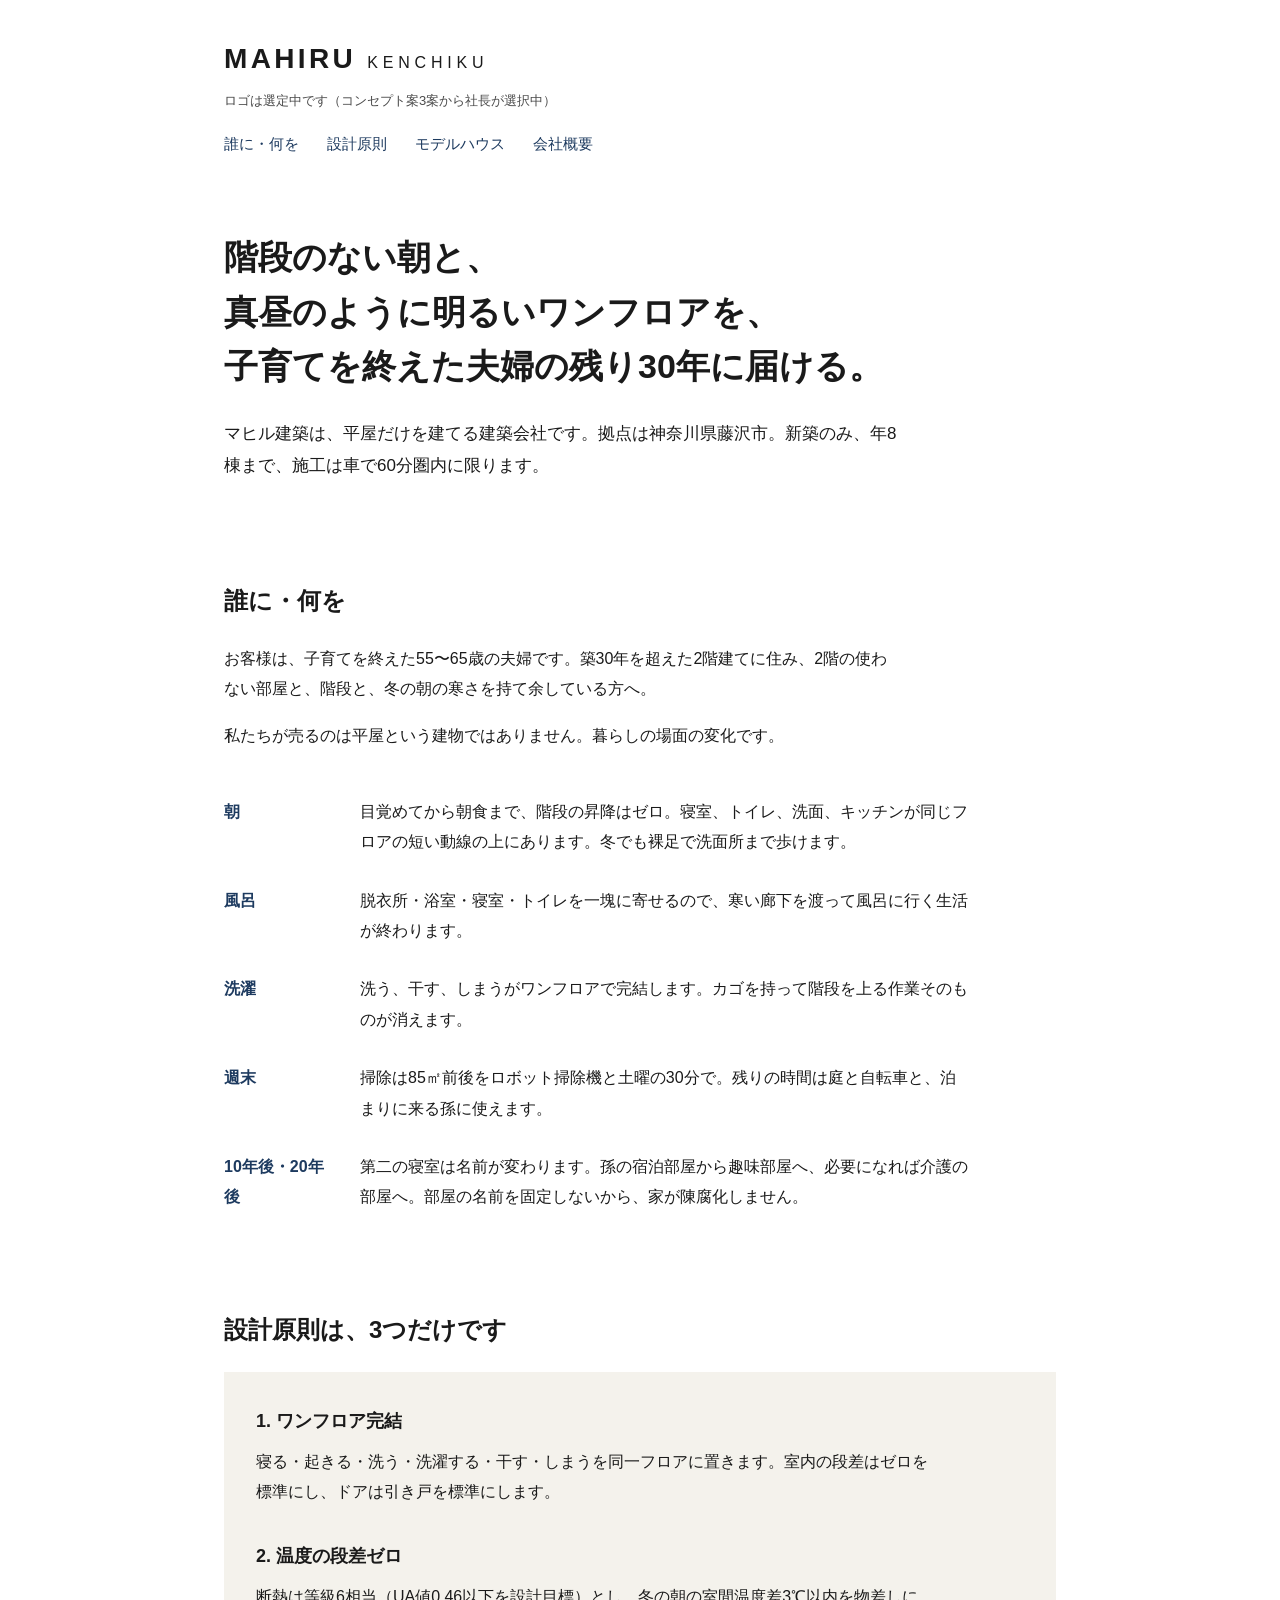
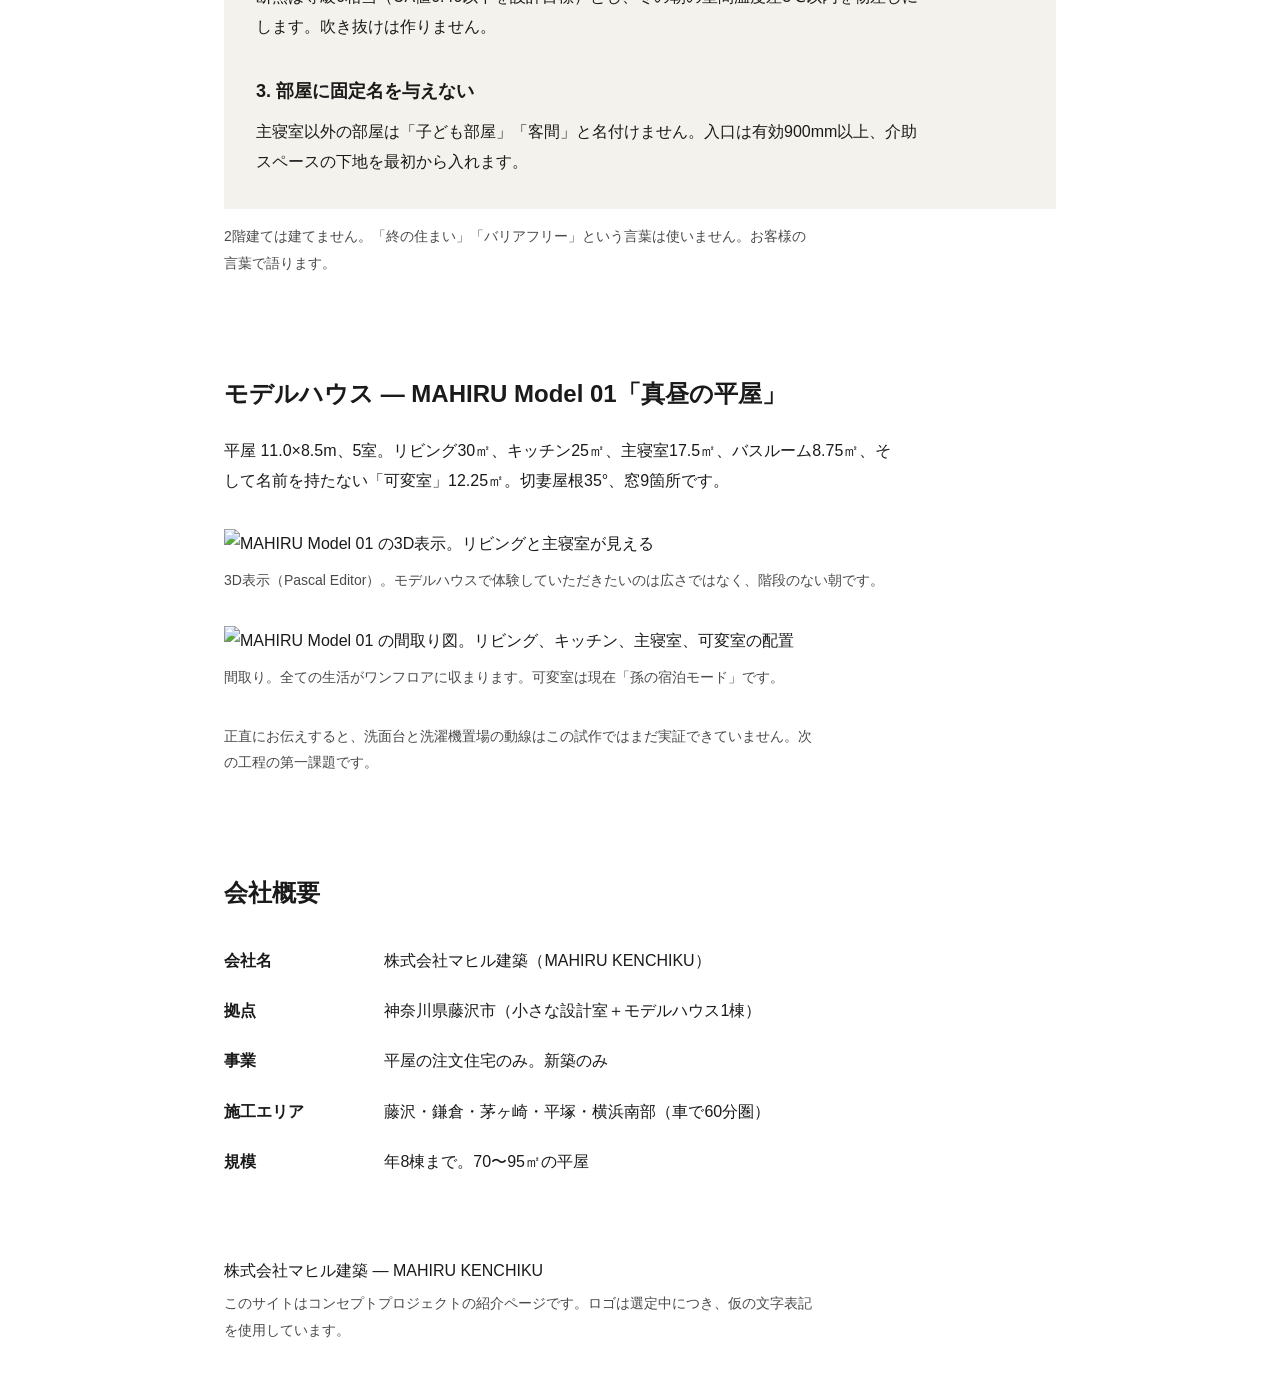
==== site/index.html @ 71944436 "site: add one-page company site" ====
<!DOCTYPE html>
<html lang="ja">
<head>
<meta charset="utf-8">
<meta name="viewport" content="width=device-width, initial-scale=1">
<title>株式会社マヒル建築 — MAHIRU KENCHIKU｜藤沢の平屋専門</title>
<meta name="description" content="階段のない朝と、真昼のように明るいワンフロアを、子育てを終えた夫婦の残り30年に届ける。神奈川県藤沢市の平屋専門の建築会社、マヒル建築です。">
<link rel="stylesheet" href="style.css">
</head>
<body>
<header class="site-header">
  <p class="wordmark">MAHIRU <span>KENCHIKU</span></p>
  <p class="logo-note">ロゴは選定中です（コンセプト案3案から社長が選択中）</p>
  <nav>
    <a href="#about">誰に・何を</a>
    <a href="#principles">設計原則</a>
    <a href="#model">モデルハウス</a>
    <a href="#company">会社概要</a>
  </nav>
</header>

<main>
  <section class="hero">
    <h1>階段のない朝と、<br>真昼のように明るいワンフロアを、<br>子育てを終えた夫婦の残り30年に届ける。</h1>
    <p class="lead">マヒル建築は、平屋だけを建てる建築会社です。拠点は神奈川県藤沢市。新築のみ、年8棟まで、施工は車で60分圏内に限ります。</p>
  </section>

  <section id="about">
    <h2>誰に・何を</h2>
    <p>お客様は、子育てを終えた55〜65歳の夫婦です。築30年を超えた2階建てに住み、2階の使わない部屋と、階段と、冬の朝の寒さを持て余している方へ。</p>
    <p>私たちが売るのは平屋という建物ではありません。暮らしの場面の変化です。</p>
    <dl class="scenes">
      <div><dt>朝</dt><dd>目覚めてから朝食まで、階段の昇降はゼロ。寝室、トイレ、洗面、キッチンが同じフロアの短い動線の上にあります。冬でも裸足で洗面所まで歩けます。</dd></div>
      <div><dt>風呂</dt><dd>脱衣所・浴室・寝室・トイレを一塊に寄せるので、寒い廊下を渡って風呂に行く生活が終わります。</dd></div>
      <div><dt>洗濯</dt><dd>洗う、干す、しまうがワンフロアで完結します。カゴを持って階段を上る作業そのものが消えます。</dd></div>
      <div><dt>週末</dt><dd>掃除は85㎡前後をロボット掃除機と土曜の30分で。残りの時間は庭と自転車と、泊まりに来る孫に使えます。</dd></div>
      <div><dt>10年後・20年後</dt><dd>第二の寝室は名前が変わります。孫の宿泊部屋から趣味部屋へ、必要になれば介護の部屋へ。部屋の名前を固定しないから、家が陳腐化しません。</dd></div>
    </dl>
  </section>

  <section id="principles">
    <h2>設計原則は、3つだけです</h2>
    <div class="principles">
      <article>
        <h3>1. ワンフロア完結</h3>
        <p>寝る・起きる・洗う・洗濯する・干す・しまうを同一フロアに置きます。室内の段差はゼロを標準にし、ドアは引き戸を標準にします。</p>
      </article>
      <article>
        <h3>2. 温度の段差ゼロ</h3>
        <p>断熱は等級6相当（UA値0.46以下を設計目標）とし、冬の朝の室間温度差3℃以内を物差しにします。吹き抜けは作りません。</p>
      </article>
      <article>
        <h3>3. 部屋に固定名を与えない</h3>
        <p>主寝室以外の部屋は「子ども部屋」「客間」と名付けません。入口は有効900mm以上、介助スペースの下地を最初から入れます。</p>
      </article>
    </div>
    <p class="note">2階建ては建てません。「終の住まい」「バリアフリー」という言葉は使いません。お客様の言葉で語ります。</p>
  </section>

  <section id="model">
    <h2>モデルハウス — MAHIRU Model 01「真昼の平屋」</h2>
    <p>平屋 11.0×8.5m、5室。リビング30㎡、キッチン25㎡、主寝室17.5㎡、バスルーム8.75㎡、そして名前を持たない「可変室」12.25㎡。切妻屋根35°、窓9箇所です。</p>
    <figure>
      <img src="assets/model-01-3d.png" alt="MAHIRU Model 01 の3D表示。リビングと主寝室が見える">
      <figcaption>3D表示（Pascal Editor）。モデルハウスで体験していただきたいのは広さではなく、階段のない朝です。</figcaption>
    </figure>
    <figure>
      <img src="assets/model-01-plan.png" alt="MAHIRU Model 01 の間取り図。リビング、キッチン、主寝室、可変室の配置">
      <figcaption>間取り。全ての生活がワンフロアに収まります。可変室は現在「孫の宿泊モード」です。</figcaption>
    </figure>
    <p class="note">正直にお伝えすると、洗面台と洗濯機置場の動線はこの試作ではまだ実証できていません。次の工程の第一課題です。</p>
  </section>

  <section id="company">
    <h2>会社概要</h2>
    <table>
      <tr><th>会社名</th><td>株式会社マヒル建築（MAHIRU KENCHIKU）</td></tr>
      <tr><th>拠点</th><td>神奈川県藤沢市（小さな設計室＋モデルハウス1棟）</td></tr>
      <tr><th>事業</th><td>平屋の注文住宅のみ。新築のみ</td></tr>
      <tr><th>施工エリア</th><td>藤沢・鎌倉・茅ヶ崎・平塚・横浜南部（車で60分圏）</td></tr>
      <tr><th>規模</th><td>年8棟まで。70〜95㎡の平屋</td></tr>
    </table>
  </section>
</main>

<footer>
  <p>株式会社マヒル建築 — MAHIRU KENCHIKU</p>
  <p class="note">このサイトはコンセプトプロジェクトの紹介ページです。ロゴは選定中につき、仮の文字表記を使用しています。</p>
</footer>
</body>
</html>
---- site/style.css ----
/* MAHIRU KENCHIKU — flat, one accent colour (#1D3A5F), no shadows/gradients.
   Grouping is done with spacing and background areas, not boxes or lines. */
:root {
  --ink: #1a1a1a;
  --muted: #4a4a4a;
  --accent: #1d3a5f;
  --paper: #ffffff;
  --area: #f4f2ec;
}
* { box-sizing: border-box; }
body {
  margin: 0;
  font-family: "Hiragino Kaku Gothic ProN", "Yu Gothic", "Noto Sans JP", sans-serif;
  color: var(--ink);
  background: var(--paper);
  line-height: 1.9;
  font-size: 16px;
}
.site-header, main, footer {
  max-width: 880px;
  margin: 0 auto;
  padding-left: 24px;
  padding-right: 24px;
}
.site-header { padding-top: 32px; }
.wordmark { font-size: 28px; font-weight: 700; letter-spacing: .12em; margin: 0; }
.wordmark span { font-weight: 400; font-size: 16px; letter-spacing: .3em; }
.logo-note { color: var(--muted); font-size: 13px; margin: 4px 0 16px; }
nav { display: flex; gap: 28px; flex-wrap: wrap; }
nav a { color: var(--accent); text-decoration: none; font-size: 15px; }
nav a:hover { text-decoration: underline; }
.hero { padding: 72px 0 56px; }
.hero h1 { font-size: 34px; line-height: 1.6; font-weight: 700; margin: 0 0 24px; }
.lead { font-size: 17px; max-width: 40em; margin: 0; }
section { padding: 40px 0; }
h2 { font-size: 24px; margin: 0 0 20px; }
h3 { font-size: 18px; margin: 0 0 8px; }
p { max-width: 42em; }
.scenes { margin: 32px 0 0; }
.scenes div { display: flex; gap: 24px; padding: 14px 0; }
.scenes dt { font-weight: 700; color: var(--accent); flex: 0 0 7em; }
.scenes dd { margin: 0; max-width: 38em; }
.principles { background: var(--area); padding: 32px; display: grid; gap: 32px; }
.principles p { margin: 0; }
.note { color: var(--muted); font-size: 14px; }
figure { margin: 32px 0; }
figure img { width: 100%; height: auto; display: block; }
figcaption { color: var(--muted); font-size: 14px; margin-top: 8px; }
table { border-collapse: collapse; width: 100%; }
th, td { text-align: left; padding: 10px 16px 10px 0; vertical-align: top; }
th { font-weight: 700; white-space: nowrap; }
footer { padding-top: 24px; padding-bottom: 48px; }
footer p { margin: 4px 0; }
@media (max-width: 640px) {
  .hero h1 { font-size: 26px; }
  .scenes div { flex-direction: column; gap: 0; }
  .principles { padding: 24px; }
}
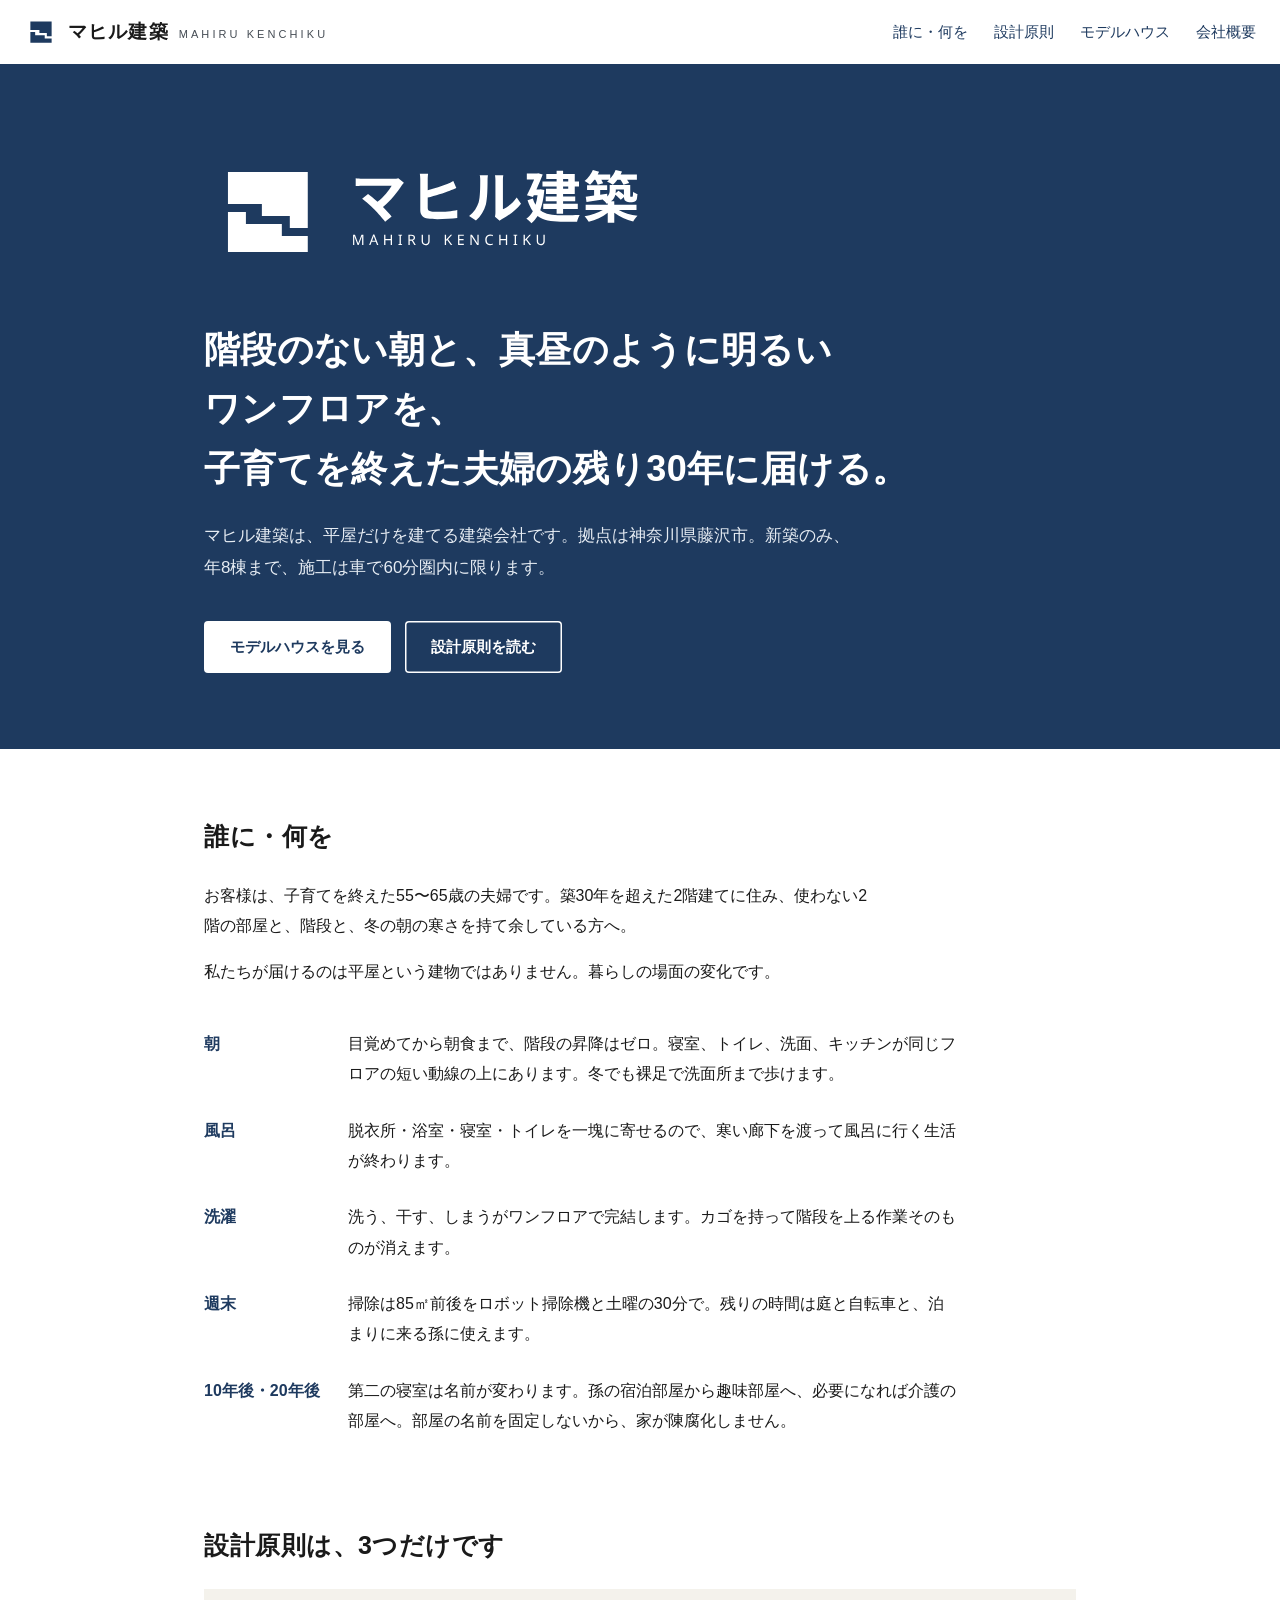
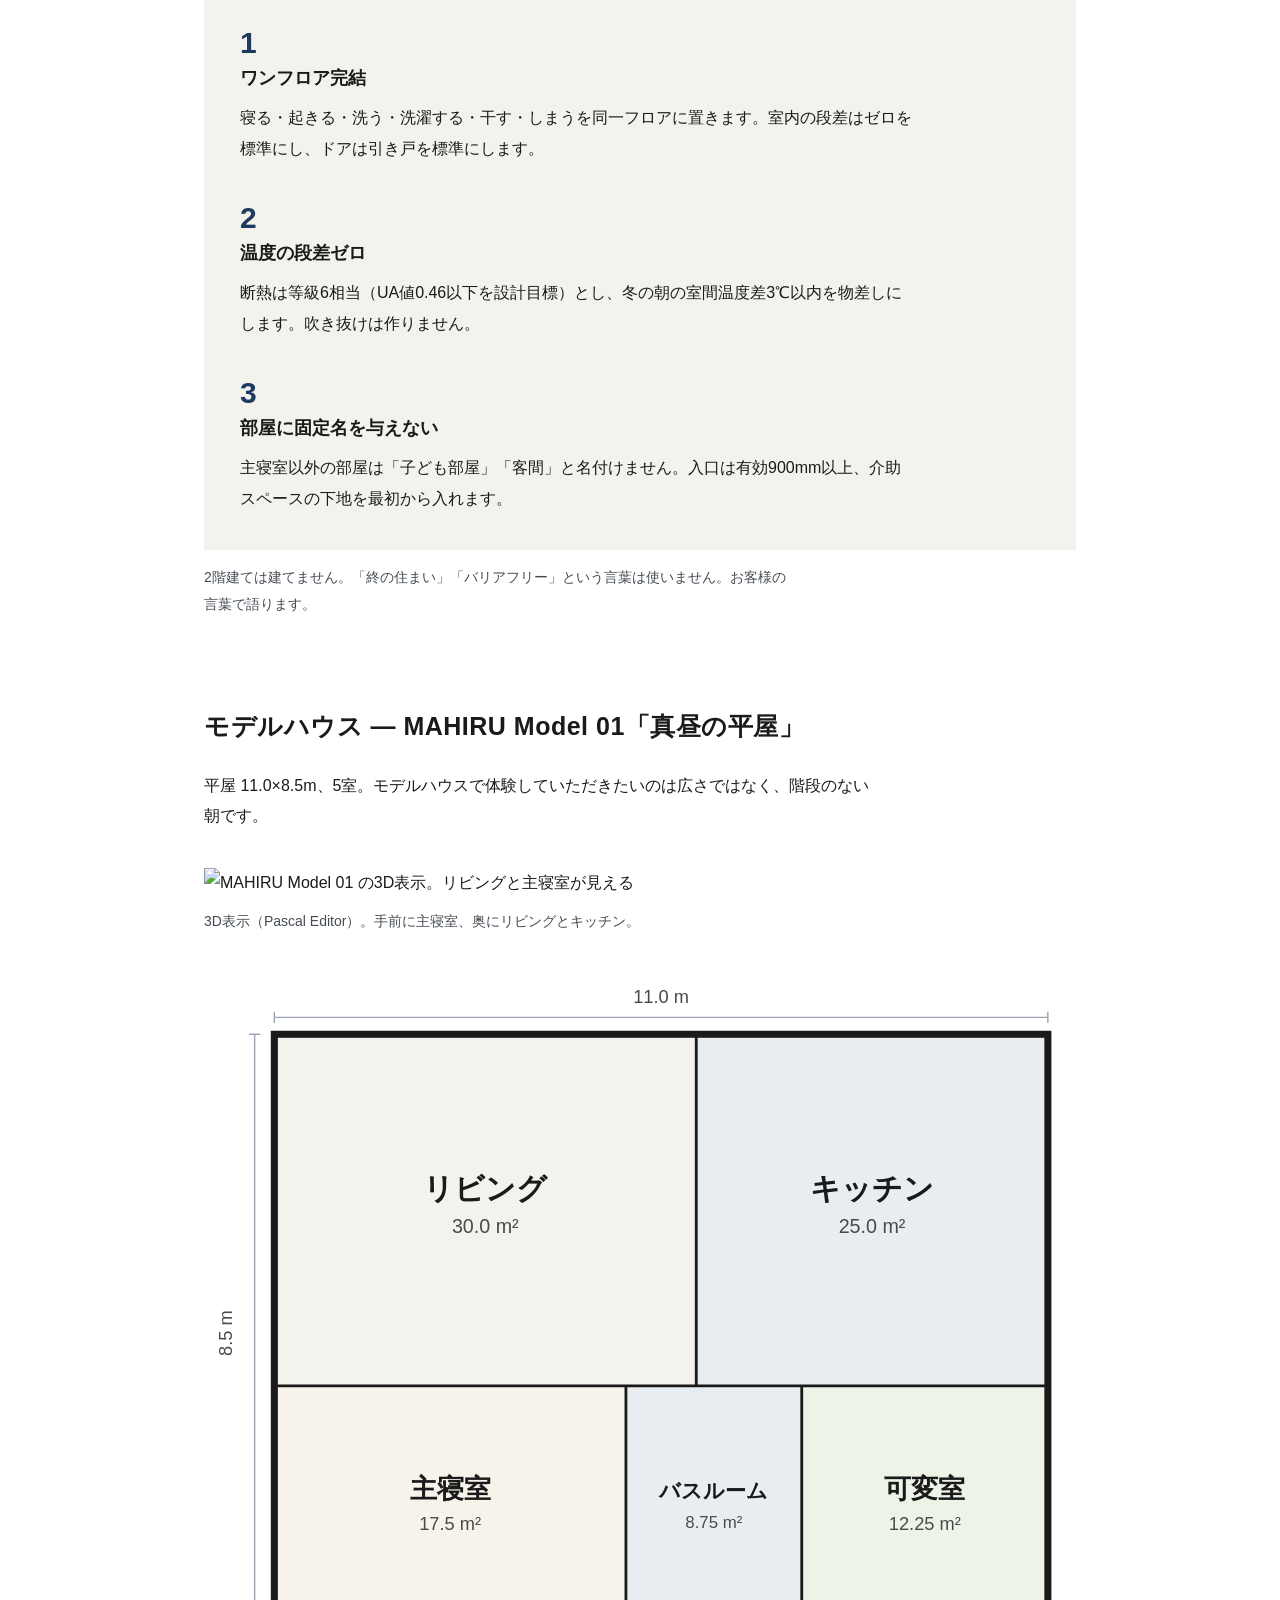
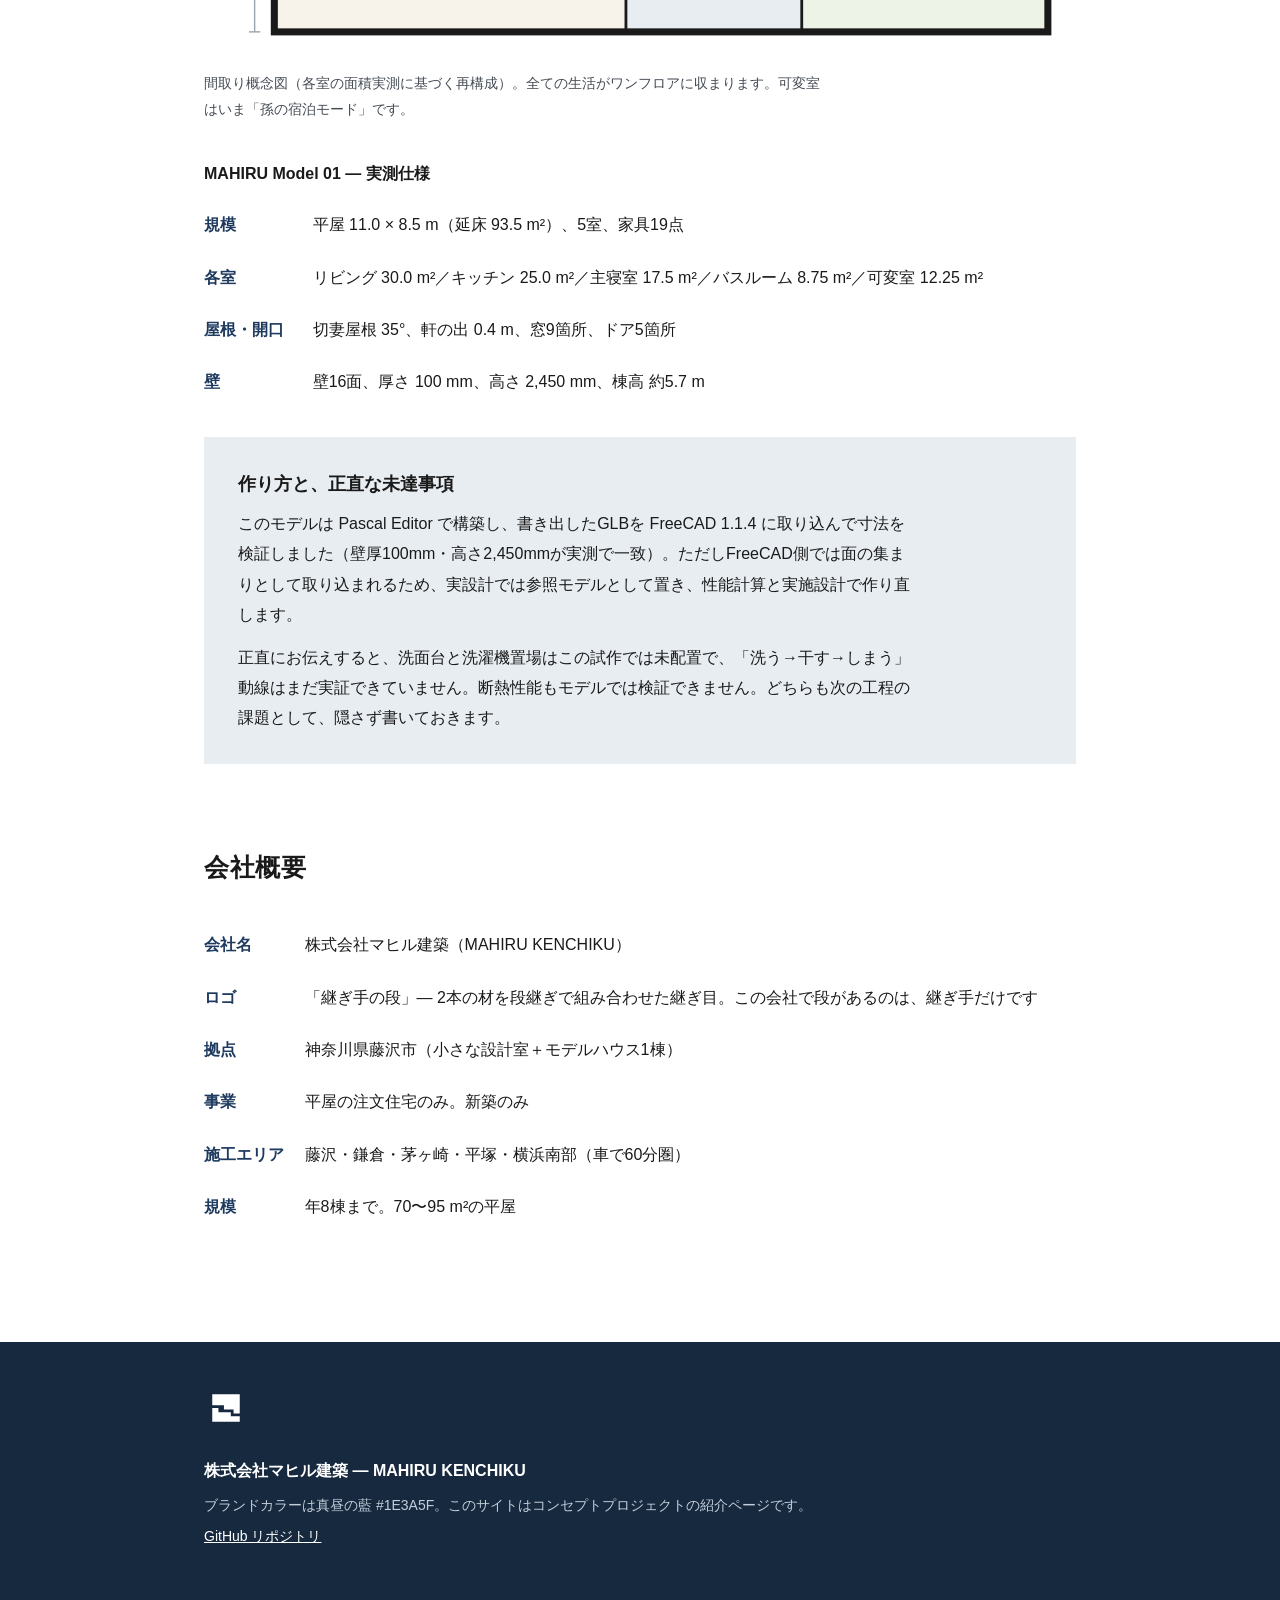
==== commit 21731d70: "🎨 Rebuild company site with the decided brand" ====
--- a/site/index.html
+++ b/site/index.html
@@ -4,14 +4,28 @@
 <meta charset="utf-8">
 <meta name="viewport" content="width=device-width, initial-scale=1">
 <title>株式会社マヒル建築 — MAHIRU KENCHIKU｜藤沢の平屋専門</title>
-<meta name="description" content="階段のない朝と、真昼のように明るいワンフロアを、子育てを終えた夫婦の残り30年に届ける。神奈川県藤沢市の平屋専門の建築会社、マヒル建築です。">
+<meta name="description" content="階段のない朝と、真昼のように明るいワンフロアを、子育てを終えた夫婦の残り30年に届ける。神奈川県藤沢市、平屋だけを建てる建築会社マヒル建築です。">
+<meta property="og:type" content="website">
+<meta property="og:site_name" content="マヒル建築 MAHIRU KENCHIKU">
+<meta property="og:title" content="株式会社マヒル建築 — MAHIRU KENCHIKU｜藤沢の平屋専門">
+<meta property="og:description" content="階段のない朝と、真昼のように明るいワンフロアを、子育てを終えた夫婦の残り30年に届ける。平屋だけを建てる建築会社です。">
+<meta property="og:url" content="https://sunwood-ai-labs.github.io/mahiru-kenchiku/">
+<meta property="og:image" content="https://raw.githubusercontent.com/Sunwood-ai-labs/mahiru-kenchiku/main/brand/kit/symbol/mahiru-symbol-black-1024.png">
+<meta name="twitter:card" content="summary">
+<meta name="theme-color" content="#1E3A5F">
+<link rel="icon" href="favicon.svg" type="image/svg+xml">
+<link rel="apple-touch-icon" href="assets/apple-touch-icon.png">
+<link rel="manifest" href="site.webmanifest">
 <link rel="stylesheet" href="style.css">
 </head>
 <body>
 <header class="site-header">
-  <p class="wordmark">MAHIRU <span>KENCHIKU</span></p>
-  <p class="logo-note">ロゴは選定中です（コンセプト案3案から社長が選択中）</p>
-  <nav>
+  <a class="brand" href="#top" aria-label="マヒル建築 トップへ">
+    <img src="assets/symbol-indigo.svg" alt="" width="34" height="34">
+    <span class="brand-name">マヒル建築</span>
+    <span class="brand-sub">MAHIRU KENCHIKU</span>
+  </a>
+  <nav aria-label="ページ内案内">
     <a href="#about">誰に・何を</a>
     <a href="#principles">設計原則</a>
     <a href="#model">モデルハウス</a>
@@ -19,73 +33,116 @@
   </nav>
 </header>
 
-<main>
+<main id="top">
   <section class="hero">
-    <h1>階段のない朝と、<br>真昼のように明るいワンフロアを、<br>子育てを終えた夫婦の残り30年に届ける。</h1>
-    <p class="lead">マヒル建築は、平屋だけを建てる建築会社です。拠点は神奈川県藤沢市。新築のみ、年8棟まで、施工は車で60分圏内に限ります。</p>
+    <div class="hero-inner">
+      <img class="hero-lockup reveal" src="assets/lockup-jp-white.svg" alt="マヒル建築 MAHIRU KENCHIKU" width="440" height="128">
+      <h1 class="reveal"><span class="phrase">階段のない朝と、</span><span class="phrase">真昼のように明るい</span><span class="phrase">ワンフロアを、</span><br><span class="phrase">子育てを終えた夫婦の</span><span class="phrase">残り30年に届ける。</span></h1>
+      <p class="hero-lead reveal">マヒル建築は、平屋だけを建てる建築会社です。拠点は神奈川県藤沢市。新築のみ、年8棟まで、施工は車で60分圏内に限ります。</p>
+      <p class="hero-actions reveal">
+        <a class="button button-light" href="#model">モデルハウスを見る</a>
+        <a class="button button-ghost" href="#principles">設計原則を読む</a>
+      </p>
+    </div>
   </section>
 
-  <section id="about">
-    <h2>誰に・何を</h2>
-    <p>お客様は、子育てを終えた55〜65歳の夫婦です。築30年を超えた2階建てに住み、2階の使わない部屋と、階段と、冬の朝の寒さを持て余している方へ。</p>
-    <p>私たちが売るのは平屋という建物ではありません。暮らしの場面の変化です。</p>
+  <section id="about" class="section">
+    <h2 class="reveal">誰に・何を</h2>
+    <p class="reveal">お客様は、子育てを終えた55〜65歳の夫婦です。築30年を超えた2階建てに住み、使わない2階の部屋と、階段と、冬の朝の寒さを持て余している方へ。</p>
+    <p class="reveal">私たちが届けるのは平屋という建物ではありません。暮らしの場面の変化です。</p>
     <dl class="scenes">
-      <div><dt>朝</dt><dd>目覚めてから朝食まで、階段の昇降はゼロ。寝室、トイレ、洗面、キッチンが同じフロアの短い動線の上にあります。冬でも裸足で洗面所まで歩けます。</dd></div>
-      <div><dt>風呂</dt><dd>脱衣所・浴室・寝室・トイレを一塊に寄せるので、寒い廊下を渡って風呂に行く生活が終わります。</dd></div>
-      <div><dt>洗濯</dt><dd>洗う、干す、しまうがワンフロアで完結します。カゴを持って階段を上る作業そのものが消えます。</dd></div>
-      <div><dt>週末</dt><dd>掃除は85㎡前後をロボット掃除機と土曜の30分で。残りの時間は庭と自転車と、泊まりに来る孫に使えます。</dd></div>
-      <div><dt>10年後・20年後</dt><dd>第二の寝室は名前が変わります。孫の宿泊部屋から趣味部屋へ、必要になれば介護の部屋へ。部屋の名前を固定しないから、家が陳腐化しません。</dd></div>
+      <div class="reveal"><dt>朝</dt><dd>目覚めてから朝食まで、階段の昇降はゼロ。寝室、トイレ、洗面、キッチンが同じフロアの短い動線の上にあります。冬でも裸足で洗面所まで歩けます。</dd></div>
+      <div class="reveal"><dt>風呂</dt><dd>脱衣所・浴室・寝室・トイレを一塊に寄せるので、寒い廊下を渡って風呂に行く生活が終わります。</dd></div>
+      <div class="reveal"><dt>洗濯</dt><dd>洗う、干す、しまうがワンフロアで完結します。カゴを持って階段を上る作業そのものが消えます。</dd></div>
+      <div class="reveal"><dt>週末</dt><dd>掃除は85㎡前後をロボット掃除機と土曜の30分で。残りの時間は庭と自転車と、泊まりに来る孫に使えます。</dd></div>
+      <div class="reveal"><dt>10年後・20年後</dt><dd>第二の寝室は名前が変わります。孫の宿泊部屋から趣味部屋へ、必要になれば介護の部屋へ。部屋の名前を固定しないから、家が陳腐化しません。</dd></div>
     </dl>
   </section>
 
-  <section id="principles">
-    <h2>設計原則は、3つだけです</h2>
+  <section id="principles" class="section">
+    <h2 class="reveal">設計原則は、3つだけです</h2>
     <div class="principles">
-      <article>
-        <h3>1. ワンフロア完結</h3>
+      <article class="reveal">
+        <p class="principle-no">1</p>
+        <h3>ワンフロア完結</h3>
         <p>寝る・起きる・洗う・洗濯する・干す・しまうを同一フロアに置きます。室内の段差はゼロを標準にし、ドアは引き戸を標準にします。</p>
       </article>
-      <article>
-        <h3>2. 温度の段差ゼロ</h3>
+      <article class="reveal">
+        <p class="principle-no">2</p>
+        <h3>温度の段差ゼロ</h3>
         <p>断熱は等級6相当（UA値0.46以下を設計目標）とし、冬の朝の室間温度差3℃以内を物差しにします。吹き抜けは作りません。</p>
       </article>
-      <article>
-        <h3>3. 部屋に固定名を与えない</h3>
+      <article class="reveal">
+        <p class="principle-no">3</p>
+        <h3>部屋に固定名を与えない</h3>
         <p>主寝室以外の部屋は「子ども部屋」「客間」と名付けません。入口は有効900mm以上、介助スペースの下地を最初から入れます。</p>
       </article>
     </div>
-    <p class="note">2階建ては建てません。「終の住まい」「バリアフリー」という言葉は使いません。お客様の言葉で語ります。</p>
+    <p class="note reveal">2階建ては建てません。「終の住まい」「バリアフリー」という言葉は使いません。お客様の言葉で語ります。</p>
   </section>
 
-  <section id="model">
-    <h2>モデルハウス — MAHIRU Model 01「真昼の平屋」</h2>
-    <p>平屋 11.0×8.5m、5室。リビング30㎡、キッチン25㎡、主寝室17.5㎡、バスルーム8.75㎡、そして名前を持たない「可変室」12.25㎡。切妻屋根35°、窓9箇所です。</p>
-    <figure>
-      <img src="assets/model-01-3d.png" alt="MAHIRU Model 01 の3D表示。リビングと主寝室が見える">
-      <figcaption>3D表示（Pascal Editor）。モデルハウスで体験していただきたいのは広さではなく、階段のない朝です。</figcaption>
+  <section id="model" class="section">
+    <h2 class="reveal">モデルハウス — MAHIRU Model 01「真昼の平屋」</h2>
+    <p class="reveal">平屋 11.0×8.5m、5室。モデルハウスで体験していただきたいのは広さではなく、階段のない朝です。</p>
+    <figure class="reveal">
+      <img src="assets/model-01-3d.png" alt="MAHIRU Model 01 の3D表示。リビングと主寝室が見える" loading="lazy">
+      <figcaption>3D表示（Pascal Editor）。手前に主寝室、奥にリビングとキッチン。</figcaption>
     </figure>
-    <figure>
-      <img src="assets/model-01-plan.png" alt="MAHIRU Model 01 の間取り図。リビング、キッチン、主寝室、可変室の配置">
-      <figcaption>間取り。全ての生活がワンフロアに収まります。可変室は現在「孫の宿泊モード」です。</figcaption>
+    <figure class="reveal">
+      <img src="assets/floor-plan.svg" alt="MAHIRU Model 01 の間取り概念図。リビング、キッチン、主寝室、バスルーム、可変室の配置と面積" loading="lazy">
+      <figcaption>間取り概念図（各室の面積実測に基づく再構成）。全ての生活がワンフロアに収まります。可変室はいま「孫の宿泊モード」です。</figcaption>
     </figure>
-    <p class="note">正直にお伝えすると、洗面台と洗濯機置場の動線はこの試作ではまだ実証できていません。次の工程の第一課題です。</p>
+    <table class="spec reveal">
+      <caption>MAHIRU Model 01 — 実測仕様</caption>
+      <tr><th>規模</th><td>平屋 11.0 × 8.5 m（延床 93.5 m²）、5室、家具19点</td></tr>
+      <tr><th>各室</th><td>リビング 30.0 m²／キッチン 25.0 m²／主寝室 17.5 m²／バスルーム 8.75 m²／可変室 12.25 m²</td></tr>
+      <tr><th>屋根・開口</th><td>切妻屋根 35°、軒の出 0.4 m、窓9箇所、ドア5箇所</td></tr>
+      <tr><th>壁</th><td>壁16面、厚さ 100 mm、高さ 2,450 mm、棟高 約5.7 m</td></tr>
+    </table>
+    <div class="honest reveal">
+      <h3>作り方と、正直な未達事項</h3>
+      <p>このモデルは Pascal Editor で構築し、書き出したGLBを FreeCAD 1.1.4 に取り込んで寸法を検証しました（壁厚100mm・高さ2,450mmが実測で一致）。ただしFreeCAD側では面の集まりとして取り込まれるため、実設計では参照モデルとして置き、性能計算と実施設計で作り直します。</p>
+      <p>正直にお伝えすると、洗面台と洗濯機置場はこの試作では未配置で、「洗う→干す→しまう」動線はまだ実証できていません。断熱性能もモデルでは検証できません。どちらも次の工程の課題として、隠さず書いておきます。</p>
+    </div>
   </section>
 
-  <section id="company">
-    <h2>会社概要</h2>
-    <table>
+  <section id="company" class="section">
+    <h2 class="reveal">会社概要</h2>
+    <table class="spec reveal">
       <tr><th>会社名</th><td>株式会社マヒル建築（MAHIRU KENCHIKU）</td></tr>
+      <tr><th>ロゴ</th><td>「継ぎ手の段」— 2本の材を段継ぎで組み合わせた継ぎ目。この会社で段があるのは、継ぎ手だけです</td></tr>
       <tr><th>拠点</th><td>神奈川県藤沢市（小さな設計室＋モデルハウス1棟）</td></tr>
       <tr><th>事業</th><td>平屋の注文住宅のみ。新築のみ</td></tr>
       <tr><th>施工エリア</th><td>藤沢・鎌倉・茅ヶ崎・平塚・横浜南部（車で60分圏）</td></tr>
-      <tr><th>規模</th><td>年8棟まで。70〜95㎡の平屋</td></tr>
+      <tr><th>規模</th><td>年8棟まで。70〜95 m²の平屋</td></tr>
     </table>
   </section>
 </main>
 
 <footer>
-  <p>株式会社マヒル建築 — MAHIRU KENCHIKU</p>
-  <p class="note">このサイトはコンセプトプロジェクトの紹介ページです。ロゴは選定中につき、仮の文字表記を使用しています。</p>
+  <div class="footer-inner">
+    <img src="assets/symbol-white.svg" alt="" width="44" height="44">
+    <p class="footer-name">株式会社マヒル建築 — MAHIRU KENCHIKU</p>
+    <p class="note">ブランドカラーは真昼の藍 #1E3A5F。このサイトはコンセプトプロジェクトの紹介ページです。</p>
+    <p class="note"><a href="https://github.com/Sunwood-ai-labs/mahiru-kenchiku">GitHub リポジトリ</a></p>
+  </div>
 </footer>
+
+<script>
+  // Reveal on scroll: opacity + small rise, once, with Emil-style ease-out.
+  // Elements are visible by default if JS is unavailable (class added by JS only).
+  document.documentElement.classList.add('js');
+  const io = new IntersectionObserver((entries) => {
+    for (const e of entries) {
+      if (e.isIntersecting) { e.target.classList.add('in'); io.unobserve(e.target); }
+    }
+  }, { threshold: 0.12 });
+  document.querySelectorAll('.reveal').forEach((el, i) => {
+    el.style.transitionDelay = `${(i % 3) * 50}ms`;
+    io.observe(el);
+  });
+  // Safety: content must never stay hidden if observation is missed.
+  setTimeout(() => document.querySelectorAll('.reveal:not(.in)').forEach((el) => el.classList.add('in')), 2500);
+</script>
 </body>
 </html>
--- a/site/style.css
+++ b/site/style.css
@@ -1,58 +1,125 @@
-/* MAHIRU KENCHIKU — flat, one accent colour (#1D3A5F), no shadows/gradients.
-   Grouping is done with spacing and background areas, not boxes or lines. */
+/* MAHIRU KENCHIKU — site styles
+   Brand: Mahiru Indigo #1E3A5F is the only accent. Flat colour areas and
+   spacing do the grouping (no shadows, no gradients, no decorative lines).
+   Motion: transform/opacity only, custom ease-out, under 300ms (Emil). */
 :root {
   --ink: #1a1a1a;
-  --muted: #4a4a4a;
-  --accent: #1d3a5f;
+  --muted: #454c54;
+  --indigo: #1e3a5f;
+  --indigo-deep: #16293f;
   --paper: #ffffff;
   --area: #f4f2ec;
+  --tint: #e8edf2;
+  --ease-out: cubic-bezier(0.23, 1, 0.32, 1);
 }
 * { box-sizing: border-box; }
+html { scroll-behavior: smooth; }
 body {
   margin: 0;
-  font-family: "Hiragino Kaku Gothic ProN", "Yu Gothic", "Noto Sans JP", sans-serif;
+  font-family: "Hiragino Kaku Gothic ProN", "Hiragino Sans", "Yu Gothic", "Noto Sans JP", sans-serif;
   color: var(--ink);
   background: var(--paper);
   line-height: 1.9;
   font-size: 16px;
+  -webkit-font-smoothing: antialiased;
 }
-.site-header, main, footer {
-  max-width: 880px;
-  margin: 0 auto;
-  padding-left: 24px;
-  padding-right: 24px;
+
+/* header */
+.site-header {
+  position: sticky; top: 0; z-index: 10;
+  background: var(--paper);
+  max-width: none;
+  padding: 14px 24px;
+  display: flex; align-items: center; justify-content: space-between; gap: 16px; flex-wrap: wrap;
 }
-.site-header { padding-top: 32px; }
-.wordmark { font-size: 28px; font-weight: 700; letter-spacing: .12em; margin: 0; }
-.wordmark span { font-weight: 400; font-size: 16px; letter-spacing: .3em; }
-.logo-note { color: var(--muted); font-size: 13px; margin: 4px 0 16px; }
-nav { display: flex; gap: 28px; flex-wrap: wrap; }
-nav a { color: var(--accent); text-decoration: none; font-size: 15px; }
-nav a:hover { text-decoration: underline; }
-.hero { padding: 72px 0 56px; }
-.hero h1 { font-size: 34px; line-height: 1.6; font-weight: 700; margin: 0 0 24px; }
-.lead { font-size: 17px; max-width: 40em; margin: 0; }
-section { padding: 40px 0; }
-h2 { font-size: 24px; margin: 0 0 20px; }
-h3 { font-size: 18px; margin: 0 0 8px; }
-p { max-width: 42em; }
-.scenes { margin: 32px 0 0; }
-.scenes div { display: flex; gap: 24px; padding: 14px 0; }
-.scenes dt { font-weight: 700; color: var(--accent); flex: 0 0 7em; }
+.brand { display: flex; align-items: baseline; gap: 10px; text-decoration: none; color: var(--ink); }
+.brand img { align-self: center; }
+.brand-name { font-weight: 700; font-size: 19px; letter-spacing: .06em; }
+.brand-sub { font-size: 11px; letter-spacing: .28em; color: var(--muted); }
+.site-header nav { display: flex; gap: 26px; flex-wrap: wrap; }
+.site-header nav a {
+  color: var(--indigo); text-decoration: none; font-size: 15px;
+  transition: opacity 160ms var(--ease-out);
+}
+@media (hover: hover) and (pointer: fine) {
+  .site-header nav a:hover { opacity: .65; }
+}
+
+/* hero */
+.hero { background: var(--indigo); color: #fff; }
+.hero-inner { max-width: 920px; margin: 0 auto; padding: 84px 24px 76px; }
+.hero-lockup { width: min(440px, 82%); height: auto; display: block; margin-bottom: 44px; }
+.phrase { display: inline-block; }
+.hero h1 { font-size: 36px; line-height: 1.65; font-weight: 700; margin: 0 0 22px; letter-spacing: .01em; }
+.hero-lead { font-size: 17px; max-width: 38em; margin: 0 0 36px; color: #e6ecf3; }
+.hero-actions { display: flex; gap: 14px; flex-wrap: wrap; margin: 0; }
+.button {
+  display: inline-block; padding: 12px 26px; font-size: 15px; font-weight: 700;
+  text-decoration: none; border-radius: 4px;
+  transition: transform 160ms var(--ease-out), opacity 160ms var(--ease-out);
+}
+.button:active { transform: scale(0.97); }
+.button-light { background: #fff; color: var(--indigo); }
+.button-ghost { background: transparent; color: #fff; box-shadow: inset 0 0 0 1.5px #fff; }
+@media (hover: hover) and (pointer: fine) {
+  .button:hover { opacity: .88; }
+}
+
+/* sections */
+.section { max-width: 920px; margin: 0 auto; padding: 64px 24px 8px; scroll-margin-top: 84px; }
+.section h2 { font-size: 25px; margin: 0 0 20px; letter-spacing: .02em; }
+.section h3 { font-size: 18px; margin: 0 0 8px; }
+.section p { max-width: 42em; }
+.note { color: var(--muted); font-size: 14px; }
+
+/* scenes */
+.scenes { margin: 28px 0 0; }
+.scenes div { display: flex; gap: 24px; padding: 13px 0; }
+.scenes dt { font-weight: 700; color: var(--indigo); flex: 0 0 7.5em; }
 .scenes dd { margin: 0; max-width: 38em; }
-.principles { background: var(--area); padding: 32px; display: grid; gap: 32px; }
+
+/* principles */
+.principles { background: var(--area); padding: 36px; display: grid; gap: 36px; margin-top: 8px; }
+.principle-no { font-size: 30px; font-weight: 700; color: var(--indigo); margin: 0 0 4px; line-height: 1.2; }
 .principles p { margin: 0; }
-.note { color: var(--muted); font-size: 14px; }
-figure { margin: 32px 0; }
+
+/* model house */
+figure { margin: 36px 0; }
 figure img { width: 100%; height: auto; display: block; }
-figcaption { color: var(--muted); font-size: 14px; margin-top: 8px; }
-table { border-collapse: collapse; width: 100%; }
-th, td { text-align: left; padding: 10px 16px 10px 0; vertical-align: top; }
-th { font-weight: 700; white-space: nowrap; }
-footer { padding-top: 24px; padding-bottom: 48px; }
-footer p { margin: 4px 0; }
+figcaption { color: var(--muted); font-size: 14px; margin-top: 10px; max-width: 44em; }
+.spec { border-collapse: collapse; width: 100%; margin: 28px 0; }
+.spec caption { text-align: left; font-weight: 700; padding-bottom: 10px; }
+.spec th, .spec td { text-align: left; padding: 11px 18px 11px 0; vertical-align: top; }
+.spec th { font-weight: 700; white-space: nowrap; color: var(--indigo); }
+.honest { background: var(--tint); padding: 30px 34px; margin: 12px 0 8px; }
+.honest p { margin: 0 0 12px; }
+.honest p:last-child { margin-bottom: 0; }
+
+/* footer */
+footer { background: var(--indigo-deep); color: #fff; margin-top: 72px; }
+.footer-inner { max-width: 920px; margin: 0 auto; padding: 44px 24px 52px; }
+.footer-name { font-weight: 700; margin: 16px 0 6px; }
+footer .note { color: #c3cedb; margin: 4px 0; }
+footer a { color: #fff; }
+
+/* reveal motion (JS-gated so no-JS still shows everything) */
+.js .reveal { opacity: 0; transform: translateY(10px); transition: opacity 300ms var(--ease-out), transform 300ms var(--ease-out); }
+.js .reveal.in { opacity: 1; transform: translateY(0); }
+@media (prefers-reduced-motion: reduce) {
+  html { scroll-behavior: auto; }
+  .js .reveal { opacity: 1; transform: none; transition: opacity 200ms ease; }
+  .button, .site-header nav a { transition: none; }
+}
+
+/* mobile */
 @media (max-width: 640px) {
-  .hero h1 { font-size: 26px; }
-  .scenes div { flex-direction: column; gap: 0; }
-  .principles { padding: 24px; }
+  .hero-inner { padding: 56px 20px 52px; }
+  .hero h1 { font-size: 25px; line-height: 1.7; }
+  .section { padding: 48px 20px 4px; }
+  .scenes div { flex-direction: column; gap: 2px; padding: 11px 0; }
+  .principles { padding: 26px 22px; }
+  .honest { padding: 24px 22px; }
+  .spec th { white-space: normal; }
+  .site-header { padding: 12px 16px; }
+  .brand-sub { display: none; }
 }
